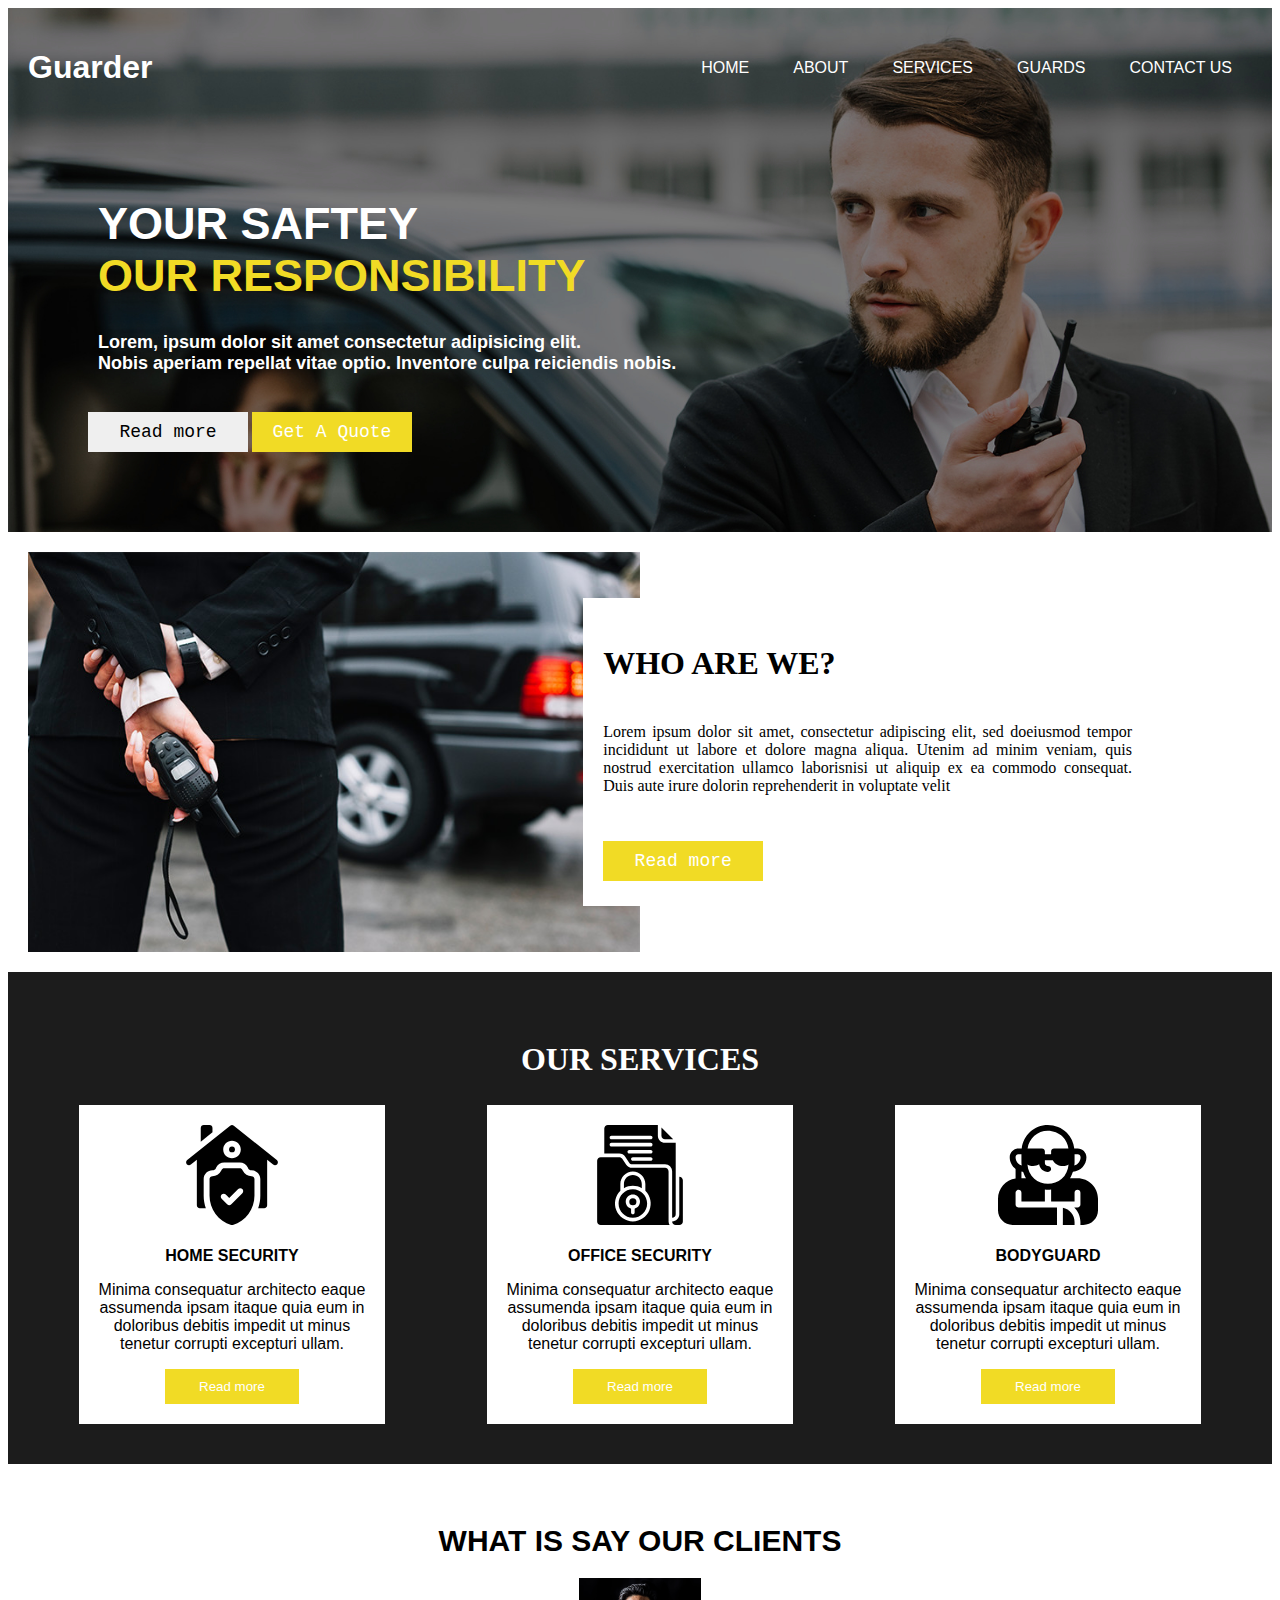
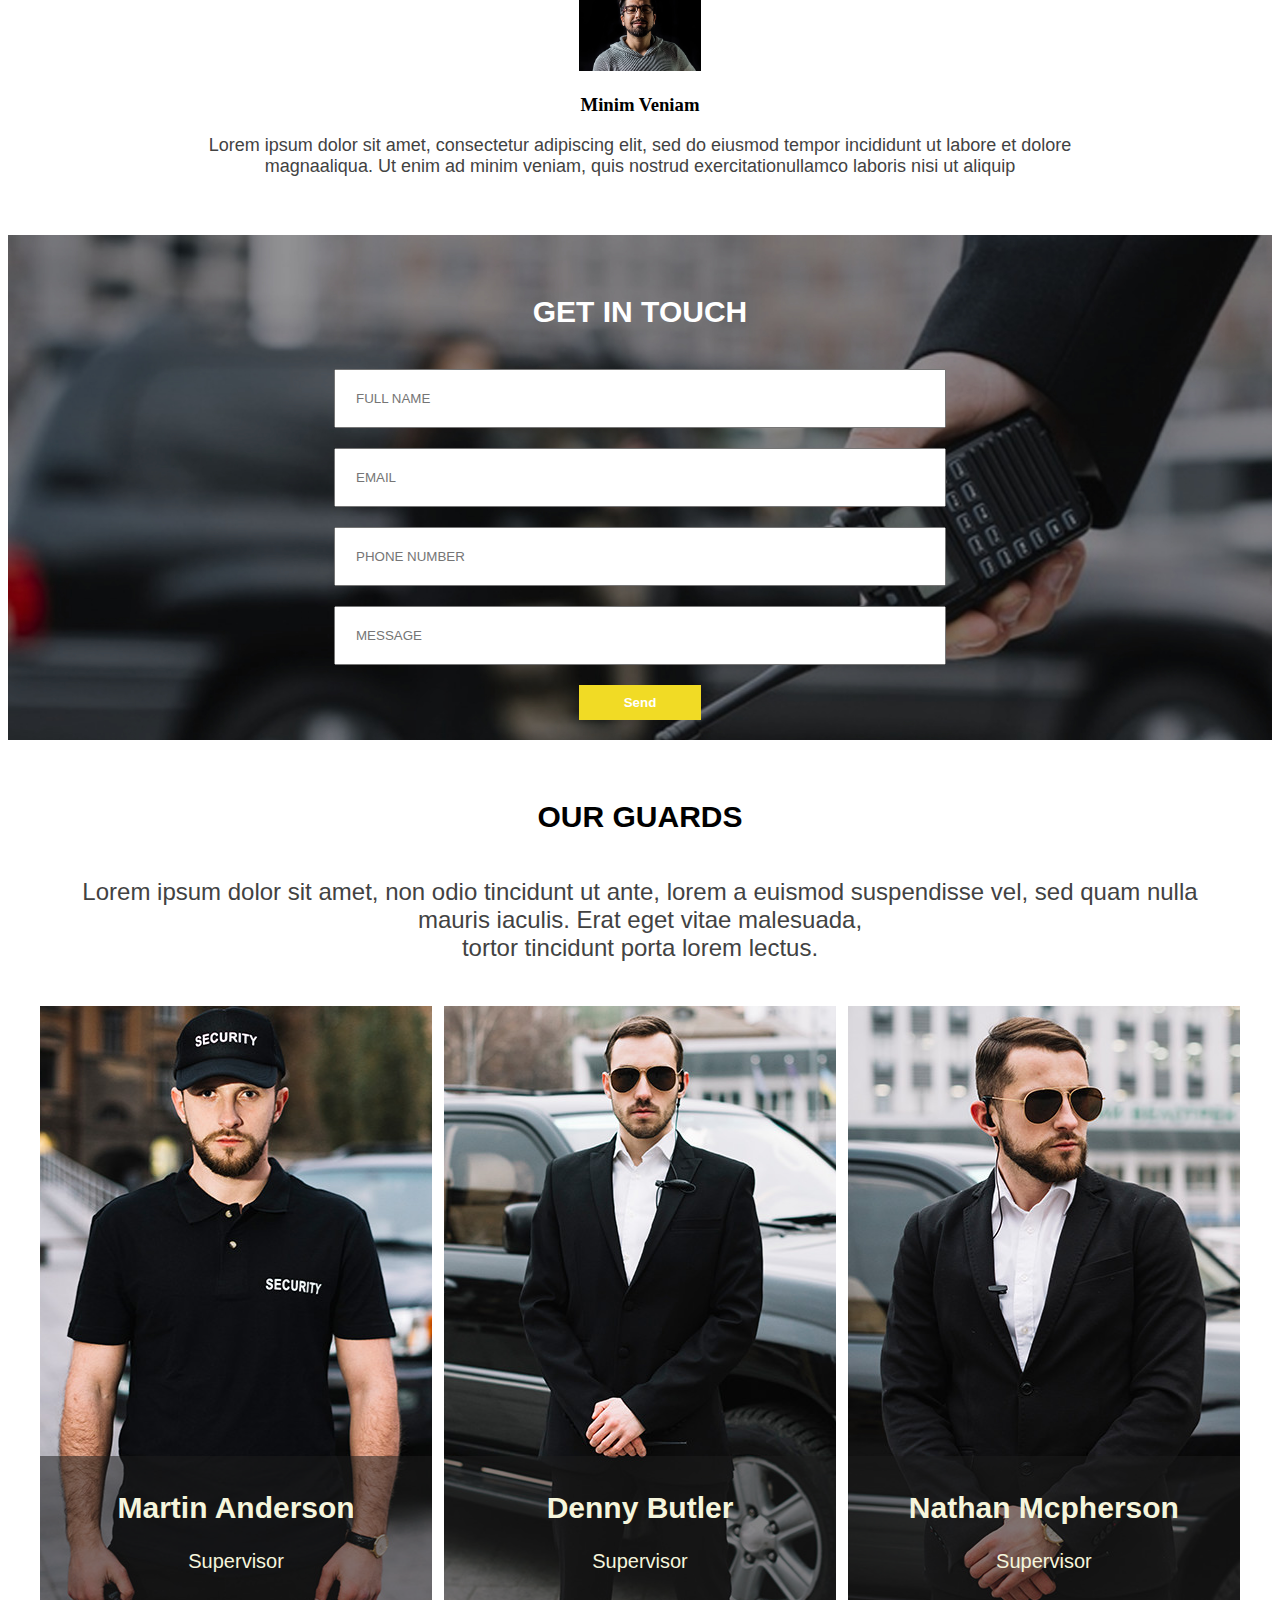
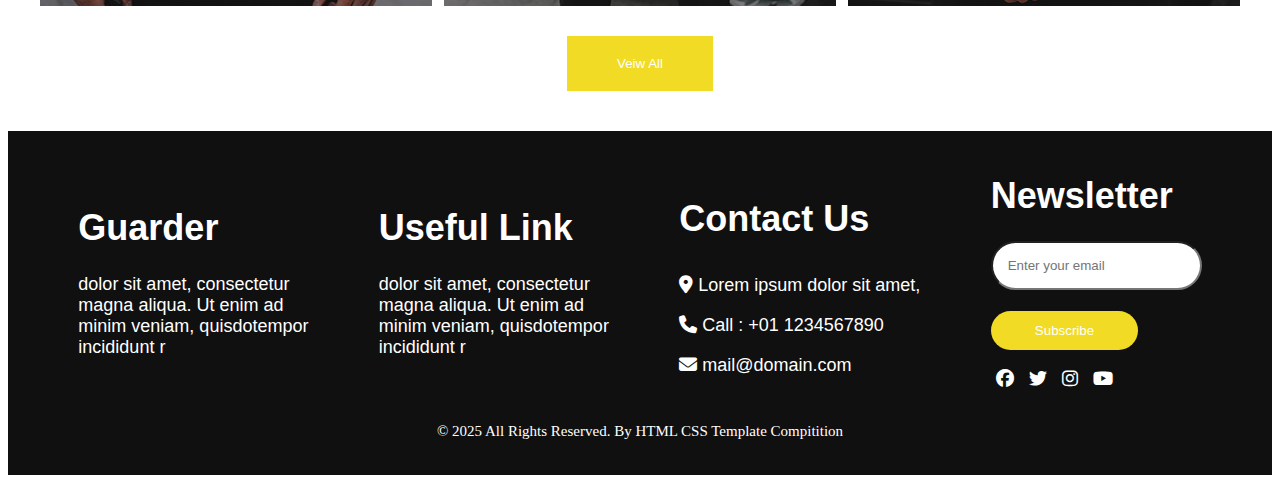
==== index.html @ c96b3214 "Add files via upload" ====
<!DOCTYPE html>
<html lang="en">
<head>
    <meta charset="UTF-8">
    <meta name="viewport" content="width=device-width, initial-scale=1.0">
    <title>Guarder</title>
    <link rel="stylesheet" href="css/pract.css">
    <link rel="stylesheet" href="https://cdnjs.cloudflare.com/ajax/libs/font-awesome/6.7.2/css/all.min.css">
</head>
<body>
    <header>
        <nav>
            <h1>Guarder</h1>
            <ul>
                <li><a href="">HOME</a></li>
                <li><a href="">ABOUT</a></li>
                <li><a href="">SERVICES</a></li>
                <li><a href="">GUARDS</a></li>
                <li><a href="">CONTACT US</a></li>
            </ul>
        </nav>
        <div class="text">
        <h1>YOUR SAFTEY <br><span>OUR RESPONSIBILITY</span></h1>
        <p>Lorem, ipsum dolor sit amet consectetur adipisicing elit.<br> Nobis aperiam repellat vitae optio. Inventore culpa reiciendis nobis.</p>
        <button class="btn1">Read more</button>
        <button class="btn2">Get A Quote</button>
    </div>
    </header>
    <section>
        <div class="about-us">
            <div class="pic"></div>
            <div class="about"> <h1>WHO ARE WE?</h1>
            <p>Lorem ipsum dolor sit amet, consectetur adipiscing elit, sed doeiusmod tempor incididunt ut labore et dolore magna aliqua. Utenim ad minim veniam, quis nostrud exercitation ullamco laborisnisi ut aliquip ex ea commodo consequat. Duis aute irure dolorin reprehenderit in voluptate velit</p>
        <button class="btn3">Read more</button>
        </div>
    </div>
    <div class="services">
        <h1>OUR SERVICES</h1>
        <div class="main-box">
        <div class="box"><img src="images/s1.svg" alt=""><br><br>
        <b>HOME SECURITY</b>
        <p>Minima consequatur architecto eaque <br> assumenda ipsam itaque quia eum in <br> doloribus debitis impedit ut minus <br> tenetur corrupti excepturi ullam.</p>
        <button class="a">Read more</button>
        </div>
        <div class="box"><img src="images/s2.svg" alt=""><br><br>
            <b>OFFICE SECURITY</b>
            <p>Minima consequatur architecto eaque <br> assumenda ipsam itaque quia eum in <br> doloribus debitis impedit ut minus <br> tenetur corrupti excepturi ullam.</p>
            <button class="a">Read more</button>
        </div>
        <div class="box"><img src="images/s3.svg" alt=""><br><br>
            <b>BODYGUARD</b>
            <p>Minima consequatur architecto eaque <br> assumenda ipsam itaque quia eum in <br> doloribus debitis impedit ut minus <br> tenetur corrupti excepturi ullam.</p>
            <button class="a">Read more</button>
        </div>
    </div>
    </div>
    <div class="client">
        <h1>WHAT IS SAY OUR CLIENTS</h1>
        <img src="images/client.png" alt="">
        <h3>Minim Veniam</h3>
        <p>Lorem ipsum dolor sit amet, consectetur adipiscing elit, sed do eiusmod tempor incididunt ut labore et dolore <br> magnaaliqua. Ut enim ad minim veniam, quis nostrud exercitationullamco laboris nisi ut aliquip</p>
    </div>
    <div class="form">
        <h1>GET IN TOUCH</h1>
        <form action="">
            <input type="text" placeholder="FULL NAME" required>
            <input type="email" placeholder="EMAIL" required>
            <input type="tel" placeholder="PHONE NUMBER" required>
            <input type="text" placeholder="MESSAGE" required></input>
            <button class="b"><b>Send</b></button>
        </form>
    </div>
    <div class="our-guards">
        <h1>OUR GUARDS</h1>
        <p>Lorem ipsum dolor sit amet, non odio tincidunt ut ante, lorem a euismod suspendisse vel, sed quam nulla mauris iaculis. Erat eget vitae malesuada,<br> tortor tincidunt porta lorem lectus.</p>
        <div class="square-main">
            <div class="square1"><div class="name"><h2>Martin Anderson</h2><span> Supervisor</span></div></div>
            <div class="square2"><div class="name"><h2>Denny Butler</h2><span> Supervisor</span></div></div>
            <div class="square3"><div class="name"><h2>Nathan Mcpherson</h2><span> Supervisor</span></div></div>
        </div>
        <div class="btn">
            <button class="b">Veiw All</button>
        </div>
        </div>
    </section>
    <footer>
        <div class="footer">
            <div class="head">
                <h1>Guarder</h1>
                <p>dolor sit amet, consectetur <br> magna aliqua. Ut enim ad <br> minim veniam, quisdotempor <br>  incididunt r</p>
            </div>
            <div class="link"><h1>Useful Link</h1><p>dolor sit amet, consectetur <br> magna aliqua. Ut enim ad <br> minim veniam, quisdotempor <br>  incididunt r</p></div>
                <div class="contact">
                    <h1>Contact Us</h1>
                    <a href=""><i class="fa-solid fa-location-dot"></i> Lorem ipsum dolor sit amet,</a><br>
                    <a href=""><i class="fa-solid fa-phone"></i> Call : +01 1234567890</a><br>
                    <a href=""><i class="fa-solid fa-envelope"></i> mail@domain.com</a><br>
                </div>
                <div class="news">
                    <h1>Newsletter</h1>
                    <form action="">
                        <input type="email" placeholder="Enter your email" required><br><br>
                            <button>Subscribe</button>
                    </form>
                    <a href=""><i class="fa-brands fa-facebook"></i></a>
                    <a href=""><i class="fa-brands fa-twitter"></i></a>
                    <a href=""><i class="fa-brands fa-instagram"></i></a>
                    <a href=""><i class="fa-brands fa-youtube"></i></a>
                </div>
        </div>
        <div class="design">
            <p>© 2025 All Rights Reserved. By HTML CSS Template Compitition</p>
        </div>
     </footer>
</body>
</html>
---- css/pract.css ----
*{
    box-sizing: border-box;
}
header{
    margin: auto;
    padding: 20px;
    background-image: url(../images/back.jpg);
    background-size: cover;
    /* height: 600px; */
}
nav{
    display: flex;
    justify-content: space-between;
    align-items: center;
    flex-wrap: wrap
}
nav h1{
    color: white;
    font-weight: bold;
    font-family: sans-serif;
}
nav ul li{
    display: inline;
    list-style-type: none;
    padding: 20px;
}
nav ul li a{
    text-decoration: none;
    color: white;
    font-family: sans-serif;
}
.text{
    padding: 60px;
}
.text h1{
    font-size: 45px;
    color: white;
    font-family: sans-serif;
    padding-inline: 10px;

}
.text span{
    color: #F1DB25;
}
.text p{
    color: white;
    font-weight: bold;
    font-size: 18px;
    font-family: sans-serif;
    padding-inline: 10px;
}
.btn1{
    height: 40px;
    width: 160px;
    border: none;
    font-family: monospace;
    font-size: 18px;
    margin-top: 20px;
    transition: 0.5s;
}
.btn2{
    height: 40px;
    width: 160px;
    border: none;
    font-family: monospace;
    font-size: 18px;
    margin-top: 20px;
    transition: 0.5s;
}
.btn2{
    background-color:#F1DB25;
    color: white;
}
.btn1:hover{
    color: white;
    background: transparent;
    border: 1px solid white;
}
.btn2:hover{
    color: #F1DB25;
    background: transparent;
    border: 1px solid #F1DB25;
}
nav ul li a:hover{
    background-color: #1C1C1C;
    padding: 10px;
}
.about-us{
    display: flex;
    justify-content: start;
    align-items: center;
    flex-wrap: wrap;
    padding: 20px;
    position: relative;
    /* background-color: aqua; */
}
.pic{
    background-image: url(../images/about-img.jpg);
    background-size: cover;
    width: 50%;
    height: 400px;
}
.about{
    background-color: white;
    width: 45%;
    position: absolute;
    right: 120px;
    text-align: justify;
    padding-block: 15px;
    padding-inline: 10px;
}
.about h1{
    padding: 10px;
}
.about p{
    padding: 10px;
}
.btn3{
    height: 40px;
    width: 160px;
    border: none;
    font-family: monospace;
    font-size: 18px;
    margin-top: 20px;
    transition: 0.5s;
}
.btn3{
    background-color:#F1DB25;
    color: white;
    margin-left: 10px;
    margin-bottom: 10px;
}

.btn3:hover{
    color: #F1DB25;
    background: transparent;
    border: 1px solid #F1DB25;
}
.services{
    background-color: #1C1C1C;
    padding: 20px;
    padding-block: 40px;
    text-align: center;
    color: white;
}
.services h1{
    line-height: 50px;
}
.main-box{
    background-color: #1C1C1C;
    display: flex;
    justify-content: space-around;
    align-items: center;
    flex-wrap: wrap;
}
.box{
    background-color: #FFFFFF;
    color: black;
    padding: 20px;
    font-family: sans-serif;
}
.box img{
    height: 100px;
}
.box .a{
    background-color: #F1DB25;
    color: #FFFFFF;
    transition: 0.5s;
    width: 50%;
    padding: 10px;
    border: none;
}
.box .a:hover{
    background-color:white;
    color: #F1DB25;
    border: 1px solid #F1DB25;
}
.client{
    padding: 20px;
    padding-block: 40px;
    text-align: center;
}
.client h1{
    font-family: sans-serif;
    font-weight: 800;
    font-size: 30px;
}
.client img{
    width: 10%;
}
.client p{
    font-family: sans-serif;
    font-size: large;
    color: #424242;
}
.form{
    background-image: url(../images/contact.jpg);
    background-size: cover;
    margin: auto;
    padding: 20px;
    text-align: center;
}
.form h1{
    font-size: 30px;
    color: white;
    font-family: sans-serif;
    padding: 20px;
}
.form form{
    display: flex;
    justify-content: center;
    align-items: center;
    flex-direction: column;
    gap: 20px;
}
.form form input[type]{
    width: 50%;
    padding: 20px;
}
.form .b{
    background-color: #F1DB25;
    color: #FFFFFF;
    transition: 0.5s;
    width: 10%;
    padding: 10px;
    border: none;
}
.form .b:hover{
    background-color:white;
    color: #F1DB25;
    border: 1px solid #F1DB25;
}
.our-guards{
    padding: 20px;
    padding-block: 40px;
    text-align: center;
}
.our-guards h1{
    font-family: sans-serif;
    font-weight: 800;
    font-size: 30px;
}
.our-guards p{
    font-family: sans-serif;
    font-size: x-large;
    color: #424242;
    padding: 20px;
}
.square-main{
    display: flex;
    justify-content: space-evenly;
    align-items: center;
    flex-wrap: wrap;
    padding-bottom: 30px;
}
.square1{
    width: 32%;
    background-image: url(../images/t1.jpg);
    background-position: center;
    background-size: cover;
}
.square2{
    width: 32%;
    background-image: url(../images/t2.jpg);
    background-position: center;
    background-size: cover;
}
.square3{
    width: 32%;
    background-image: url(../images/t3.jpg);
    background-size: cover;
    background-position: center;
}
.name{
    color: beige;
    background-color: #1c1c1c88;
    height: 150px;
    margin-top: 450px;
    padding: 10px;
    font-family: sans-serif;
    font-size: 20px;
}
.btn .b{
    background-color: #F1DB25;
    color: #FFFFFF;
    transition: 0.5s;
    padding: 20px;
    width: 12%;
    border: none;
}
.btn .b:hover{
    background-color:white;
    color: #F1DB25;
    border: 1px solid #F1DB25;
}
footer{
    background-color: #101010;
    padding-block: 20px;
}
.footer{
    background-color: #101010;
    width: 100%;
    font-family: sans-serif;
    display: flex;
    justify-content: space-evenly;
    flex-wrap: wrap;
    color: white;
    font-size: large;
    align-items: center;
}
.contact a{
    text-align: justify;
    text-decoration: none;
    color: #FFFFFF;
    line-height: 40px;
}
.footer button{
    background-color: #F1DB25;
    color: #FFFFFF;
    transition: 0.5s;
    padding: 12px;
    width: 70%;
    border: none;
    border-radius: 25px;
}
.footer button:hover{
    background-color:white;
    color: #F1DB25;
    border: 1px solid #F1DB25;
}
.news form [type]{
    padding: 15px;
    border-radius: 25px;
}
.news .fa-brands{
    color: white;
    padding-block: 20px;
    padding-inline: 5px;
}
input{
    width: 100%;
}
.design p{
    text-align: center;
    color: #FFFFFF;
    font-size: 15px;

}
/* media start */

@media (max-width: 768px) {
    nav {
        flex-direction: column;
        text-align: center;
    }

    nav ul {
        display: flex;
        flex-direction: row;
        width: 100%;
        justify-content: center;
        text-align: center;
        flex-wrap: wrap;
    }
    .text {
        text-align: center;
    }

    .about-us {
        flex-direction: column;
    }

    .pic {
        width: 100%;
        height: 250px;
    }

    .about {
        width: 90%;
        position: static;
        text-align: center;
    }

    .main-box {
        flex-direction: column;
    }

    .box {
        /* width: 90%; */
        margin-bottom: 20px;
    }

    .client img {
        width: 30%;
    }

    .square-main {
        flex-direction: column;
    }

    .square1, .square2, .square3 {
        width: 80%;
        margin-bottom: 20px;
    }

    .footer {
        text-align: center;
        font-size: 12px;
        flex-direction: column;
    }

    .news form input {
        width: 80%;
    }

    .news .fa-brands {
        font-size: 18px;
    }
}

/* Mobile (480px) */
@media (max-width: 480px) {
    .text h1 {
        font-size: 22px;
    }

    .text p {
        font-size: 16px;
    }

    .btn1, .btn2 {
        width: 100%;
    }

    .about {
        padding: 10px;
    }

    .client img {
        width: 50%;
    }

    .square1, .square2, .square3 {
        width: 100%;
    }

    .form form input {
        width: 100%;
    }

    .form .b {
        width: 50%;
    }

    .footer {
        font-size: 10px;
    }

    .design p {
        font-size: 10px;
    }
}
/* Extra Small (320px) */
@media (max-width: 320px) {
    nav h1 {
        font-size: 18px;
    }

    .text h1 {
        font-size: 18px;
    }

    .text p {
        font-size: 14px;
    }

    .btn1, .btn2 {
        width: 100%;
        font-size: 14px;
    }

    .about {
        width: 100%;
        padding: 5px;
    }

    .client img {
        width: 60%;
    }

    .square1, .square2, .square3 {
        width: 100%;
    }

    .form form input {
        width: 100%;
        padding: 15px;
    }

    .form .b {
        width: 60%;
    }

    .footer {
        font-size: 8px;
    }

    .design p {
        font-size: 8px;
    }
}
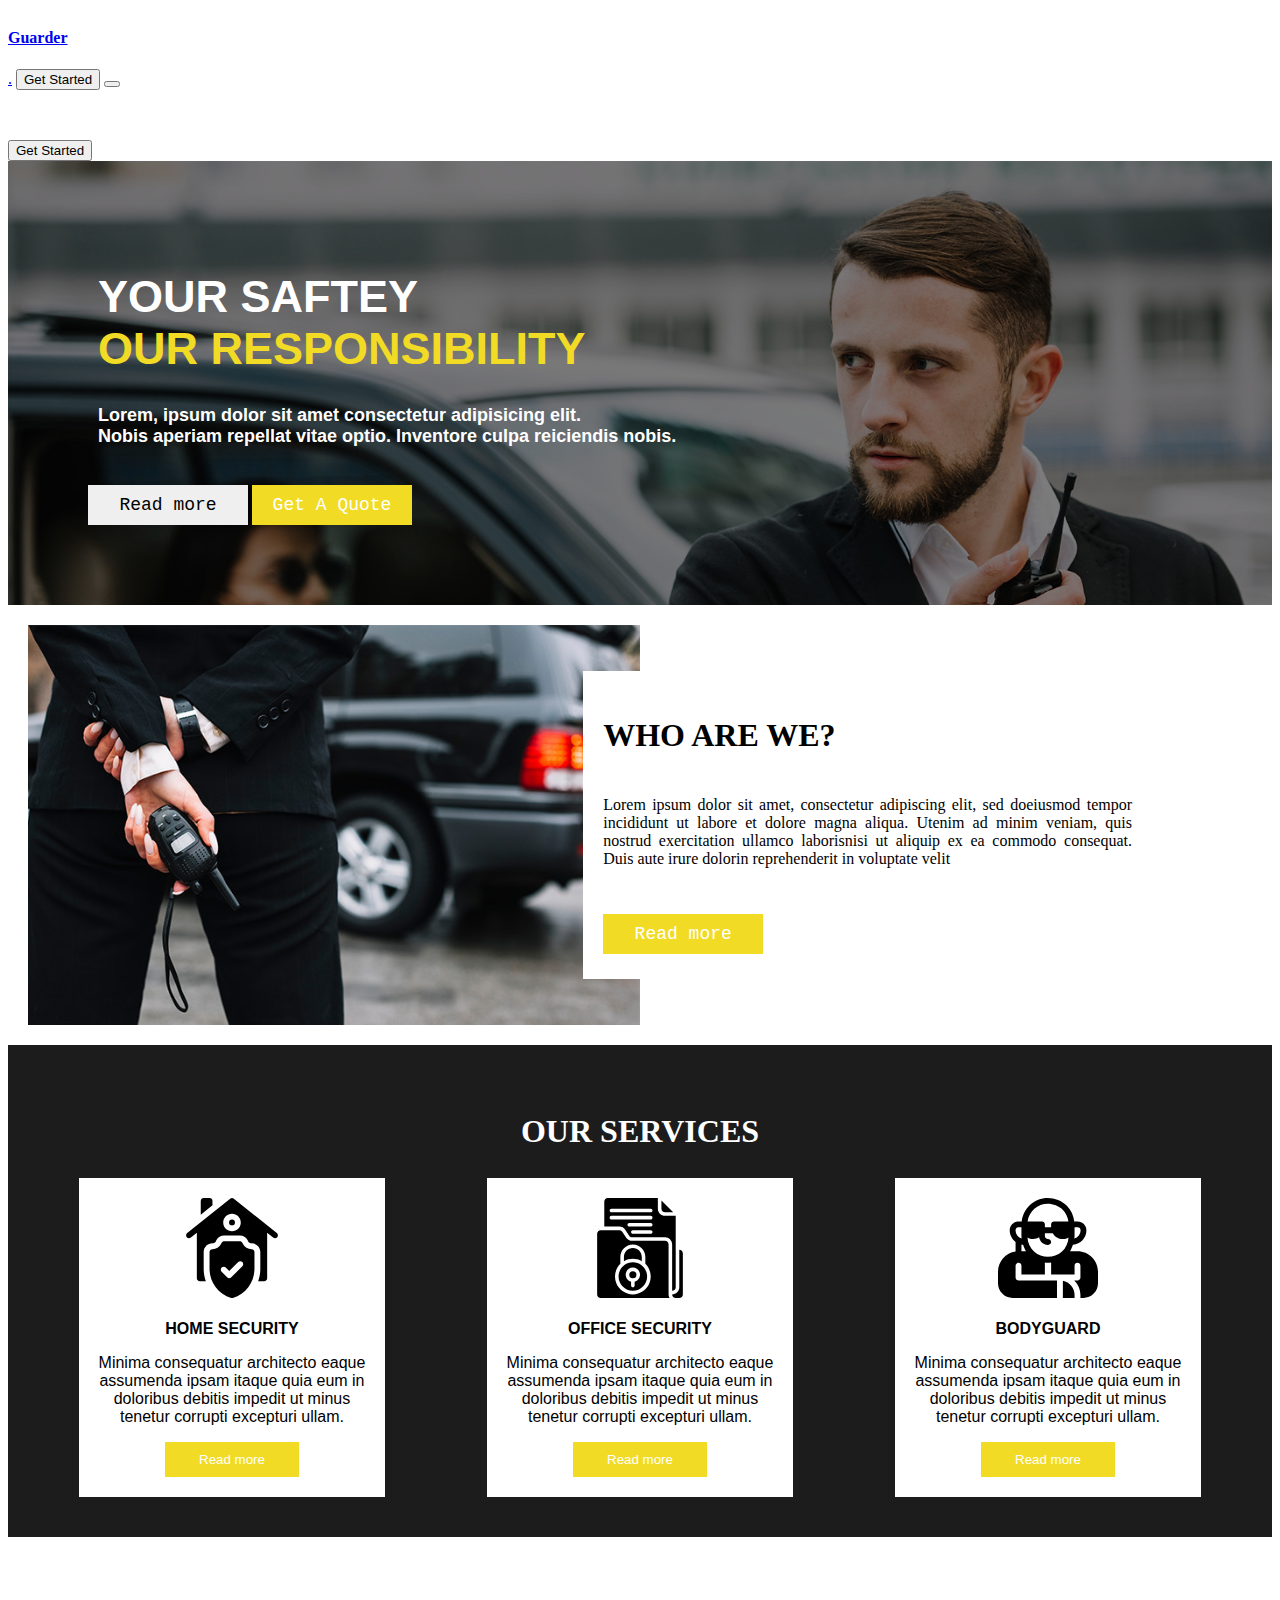
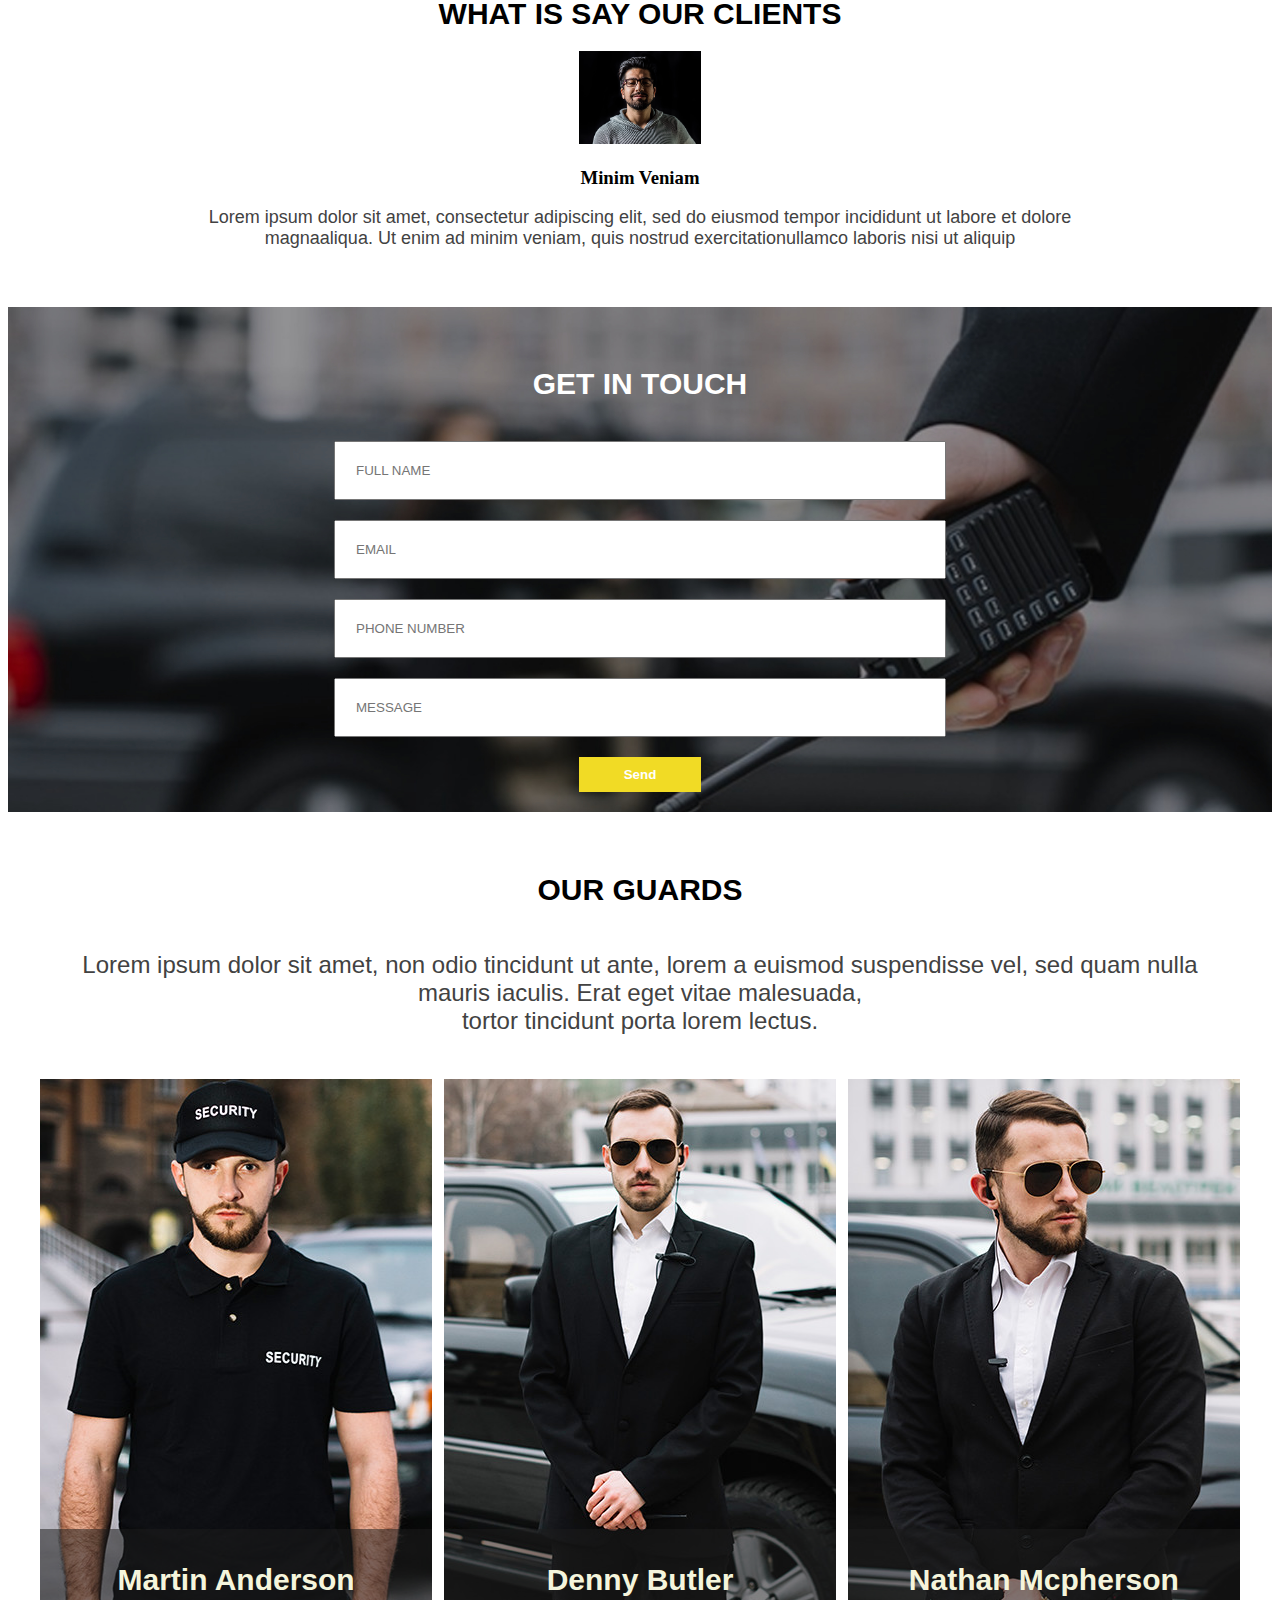
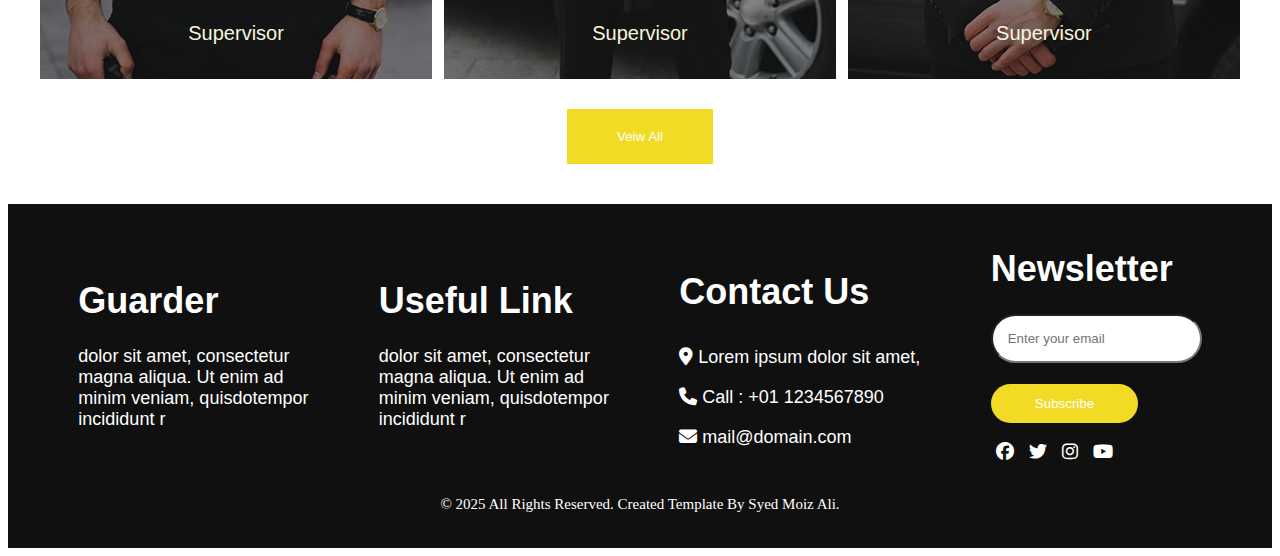
==== commit ee9402f5: "update" ====
--- a/index.html
+++ b/index.html
@@ -4,12 +4,32 @@
     <meta charset="UTF-8">
     <meta name="viewport" content="width=device-width, initial-scale=1.0">
     <title>Guarder</title>
+    <link rel="stylesheet" href="css/bootstrap.min.css">
     <link rel="stylesheet" href="css/pract.css">
     <link rel="stylesheet" href="https://cdnjs.cloudflare.com/ajax/libs/font-awesome/6.7.2/css/all.min.css">
 </head>
 <body>
+    <nav class="navbar navbar-dark bg-transparent navbar-expand-lg px-3 py-1 fixed-top">
+        <div class="container-fluid position-relative d-flex justify-content-between align-items-center">
+            <a class="navbar-brand text-white fw-bold d-flex align-items-center me-auto me-lg-0" href="#"><h4>Guarder</h4><span class="text-warning">.</span></a>
+            <button class="btn btn-outline-warning text-white d-lg-none d-block" type="button" onclick="location.href='#get'">Get Started</button>
+            <button class="navbar-toggler border-0 text-white" type="button" data-bs-toggle="collapse" data-bs-target="#navbarNavDropdown" aria-controls="navbarNavDropdown" aria-expanded="false" aria-label="Toggle navigation">
+                <span class="navbar-toggler-icon"></span>
+            </button>
+            <div class="collapse navbar-collapse justify-content-center" id="navbarNavDropdown">
+                <ul class="navbar-nav">
+                    <li class="nav-item"><a class="nav-link text-warning" href="#home">Home</a></li>
+                    <li class="nav-item"><a class="nav-link text-white" href="#About">About</a></li>
+                    <li class="nav-item"><a class="nav-link text-white" href="#services">Services</a></li>
+                    <li class="nav-item"><a class="nav-link text-white" href="#Guards">Guards</a></li>
+                    <li class="nav-item"><a class="nav-link text-white" href="#Contact">Contact US</a></li>
+                </ul>
+            </div>
+            <button class="btn btn-outline-warning text-white  d-lg-block d-none position-absolute end-0 me-4" type="button" onclick="location.href='#get'">Get Started</button>
+        </div>
+    </nav>
     <header>
-        <nav>
+        <!-- <nav>
             <h1>Guarder</h1>
             <ul>
                 <li><a href="">HOME</a></li>
@@ -18,8 +38,8 @@
                 <li><a href="">GUARDS</a></li>
                 <li><a href="">CONTACT US</a></li>
             </ul>
-        </nav>
-        <div class="text">
+        </nav> -->
+        <div class="text" id="home">
         <h1>YOUR SAFTEY <br><span>OUR RESPONSIBILITY</span></h1>
         <p>Lorem, ipsum dolor sit amet consectetur adipisicing elit.<br> Nobis aperiam repellat vitae optio. Inventore culpa reiciendis nobis.</p>
         <button class="btn1">Read more</button>
@@ -27,14 +47,14 @@
     </div>
     </header>
     <section>
-        <div class="about-us">
+        <div class="about-us" id="About">
             <div class="pic"></div>
             <div class="about"> <h1>WHO ARE WE?</h1>
             <p>Lorem ipsum dolor sit amet, consectetur adipiscing elit, sed doeiusmod tempor incididunt ut labore et dolore magna aliqua. Utenim ad minim veniam, quis nostrud exercitation ullamco laborisnisi ut aliquip ex ea commodo consequat. Duis aute irure dolorin reprehenderit in voluptate velit</p>
         <button class="btn3">Read more</button>
         </div>
     </div>
-    <div class="services">
+    <div class="services" id="services">
         <h1>OUR SERVICES</h1>
         <div class="main-box">
         <div class="box"><img src="images/s1.svg" alt=""><br><br>
@@ -60,7 +80,7 @@
         <h3>Minim Veniam</h3>
         <p>Lorem ipsum dolor sit amet, consectetur adipiscing elit, sed do eiusmod tempor incididunt ut labore et dolore <br> magnaaliqua. Ut enim ad minim veniam, quis nostrud exercitationullamco laboris nisi ut aliquip</p>
     </div>
-    <div class="form">
+    <div class="form" id="get">
         <h1>GET IN TOUCH</h1>
         <form action="">
             <input type="text" placeholder="FULL NAME" required>
@@ -70,7 +90,7 @@
             <button class="b"><b>Send</b></button>
         </form>
     </div>
-    <div class="our-guards">
+    <div class="our-guards" id="Guards">
         <h1>OUR GUARDS</h1>
         <p>Lorem ipsum dolor sit amet, non odio tincidunt ut ante, lorem a euismod suspendisse vel, sed quam nulla mauris iaculis. Erat eget vitae malesuada,<br> tortor tincidunt porta lorem lectus.</p>
         <div class="square-main">
@@ -84,7 +104,7 @@
         </div>
     </section>
     <footer>
-        <div class="footer">
+        <div class="footer" id="Contact">
             <div class="head">
                 <h1>Guarder</h1>
                 <p>dolor sit amet, consectetur <br> magna aliqua. Ut enim ad <br> minim veniam, quisdotempor <br>  incididunt r</p>
@@ -109,8 +129,9 @@
                 </div>
         </div>
         <div class="design">
-            <p>© 2025 All Rights Reserved. By HTML CSS Template Compitition</p>
+            <p>© 2025 All Rights Reserved. Created Template By Syed Moiz Ali.</p>
         </div>
      </footer>
+     <script src="js/bootstrap.bundle.min.js"></script>
 </body>
 </html>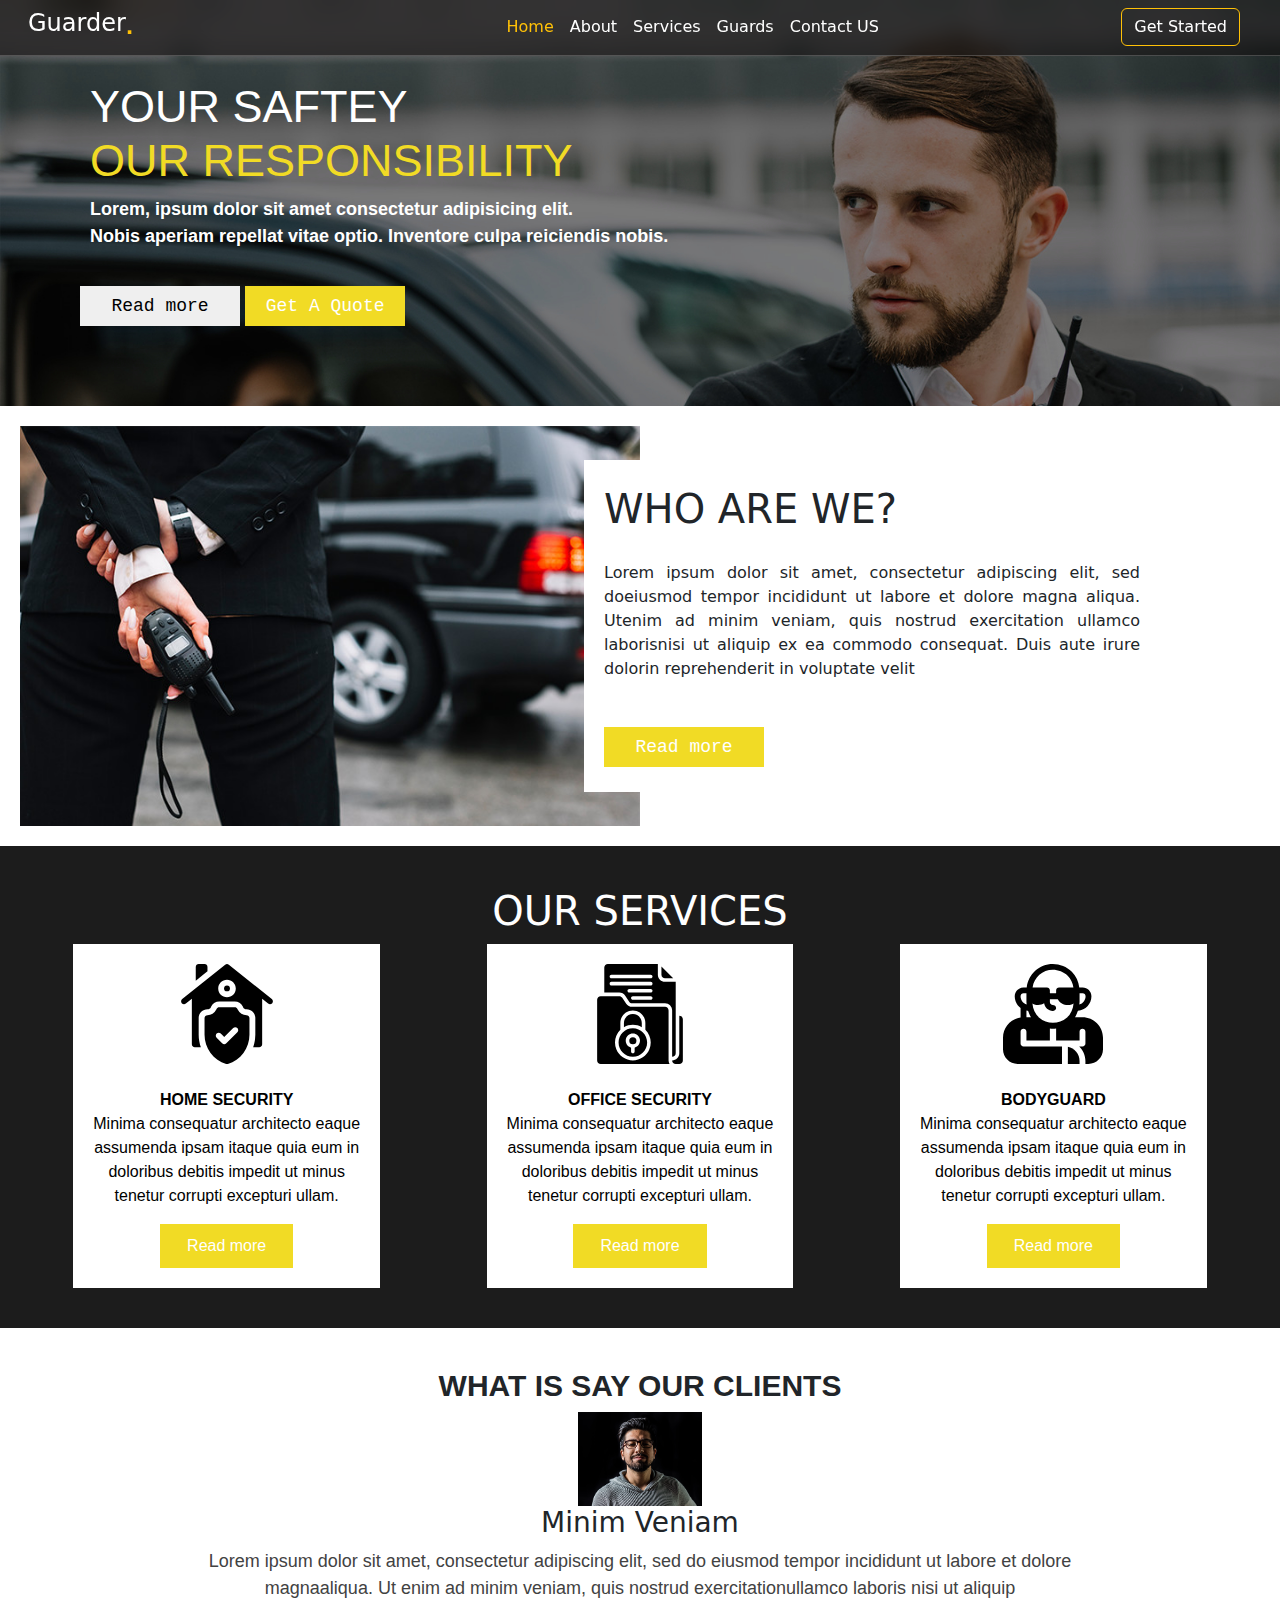
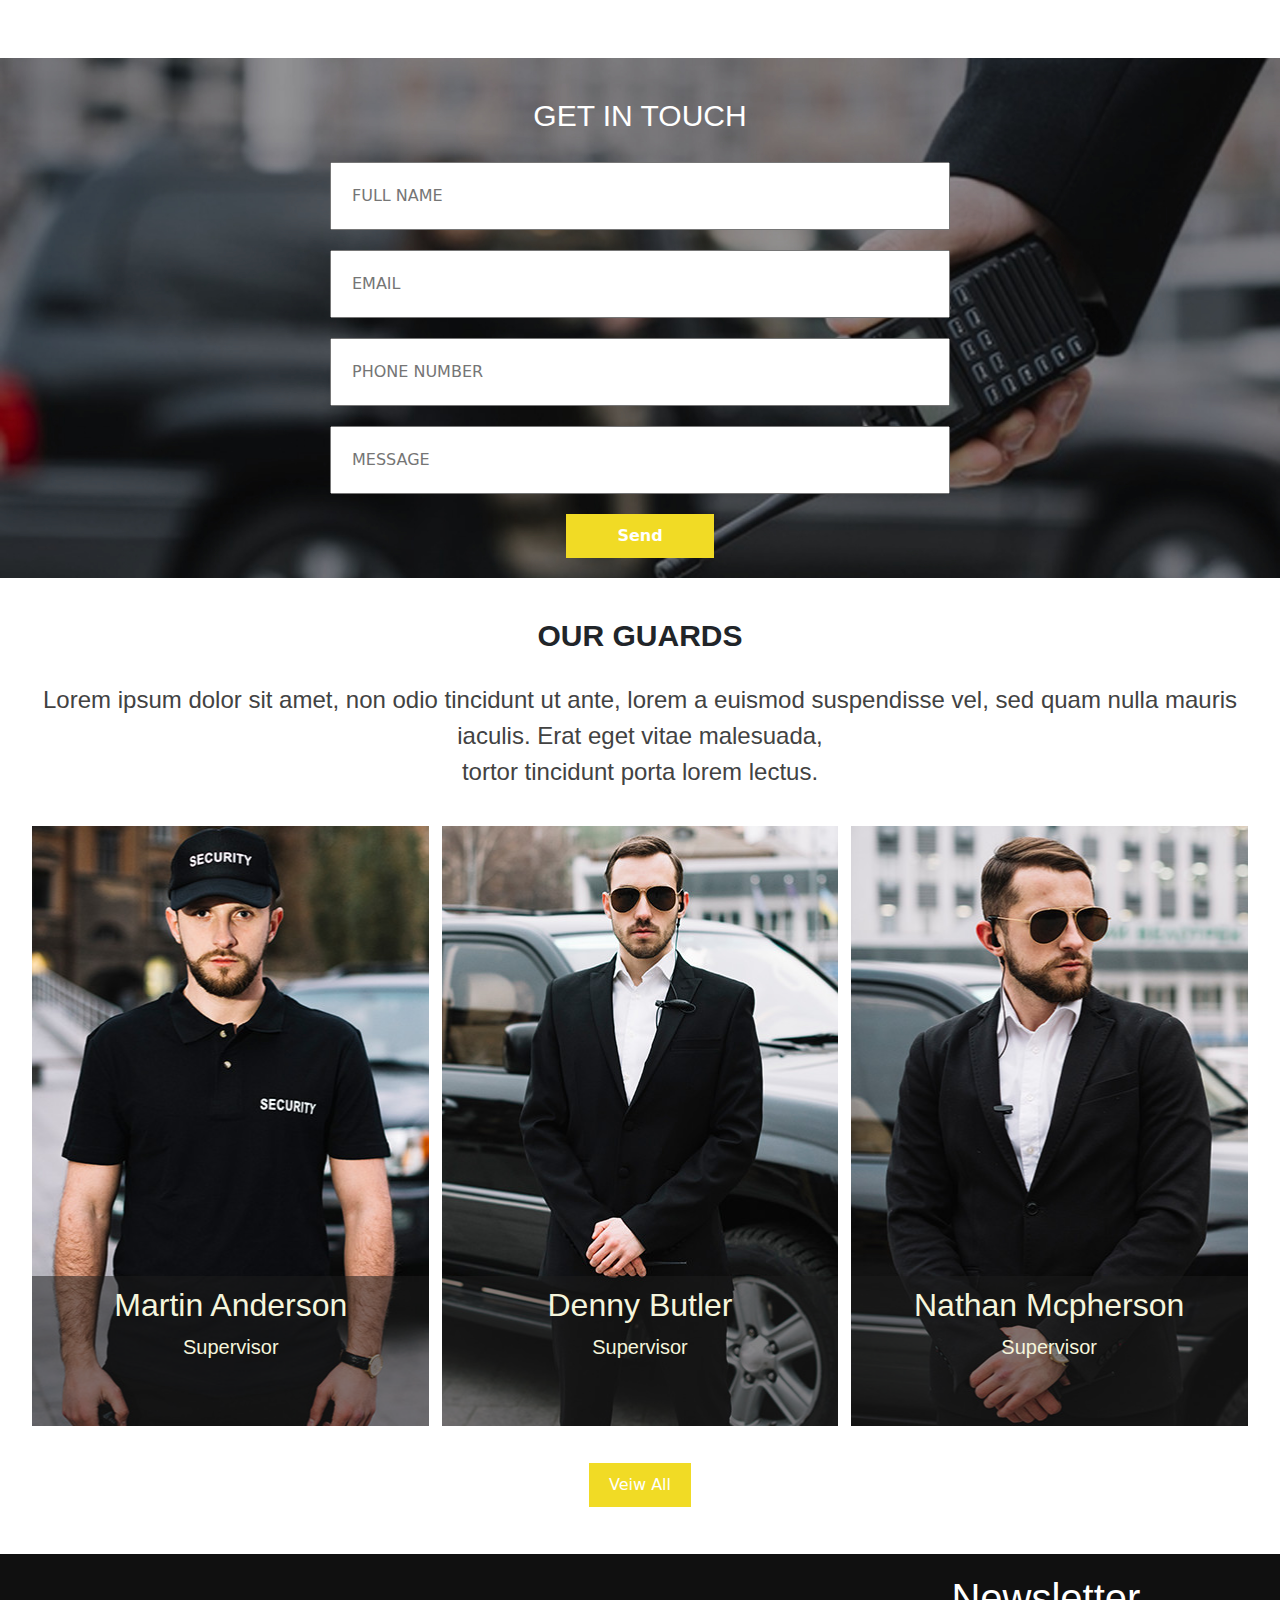
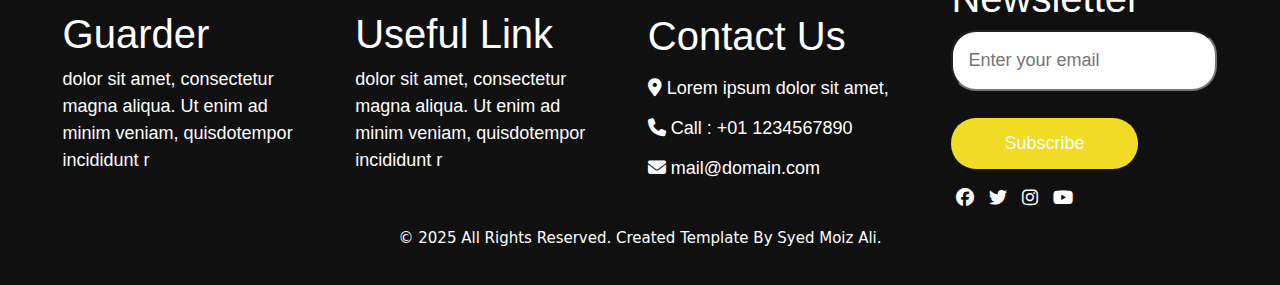
==== commit cf4723a3: "Update index.html" ====
--- a/index.html
+++ b/index.html
@@ -4,7 +4,7 @@
     <meta charset="UTF-8">
     <meta name="viewport" content="width=device-width, initial-scale=1.0">
     <title>Guarder</title>
-    <link rel="stylesheet" href="css/bootstrap.min.css">
+    <link href="https://cdn.jsdelivr.net/npm/bootstrap@5.3.3/dist/css/bootstrap.min.css" rel="stylesheet" integrity="sha384-QWTKZyjpPEjISv5WaRU9OFeRpok6YctnYmDr5pNlyT2bRjXh0JMhjY6hW+ALEwIH" crossorigin="anonymous">
     <link rel="stylesheet" href="css/pract.css">
     <link rel="stylesheet" href="https://cdnjs.cloudflare.com/ajax/libs/font-awesome/6.7.2/css/all.min.css">
 </head>
@@ -132,6 +132,6 @@
             <p>© 2025 All Rights Reserved. Created Template By Syed Moiz Ali.</p>
         </div>
      </footer>
-     <script src="js/bootstrap.bundle.min.js"></script>
+     <script src="https://cdn.jsdelivr.net/npm/bootstrap@5.3.3/dist/js/bootstrap.bundle.min.js" integrity="sha384-YvpcrYf0tY3lHB60NNkmXc5s9fDVZLESaAA55NDzOxhy9GkcIdslK1eN7N6jIeHz" crossorigin="anonymous"></script>
 </body>
-</html>+</html>
--- a/css/pract.css
+++ b/css/pract.css
@@ -8,7 +8,13 @@
     background-size: cover;
     /* height: 600px; */
 }
-nav{
+.bg-transparent {
+    background: rgba(14, 13, 13, 0.63) !important; 
+    backdrop-filter: blur(10px); 
+    -webkit-backdrop-filter: blur(10px);
+    border-bottom: 1px solid rgba(255, 255, 255, 0.2);
+}
+/* nav{
     display: flex;
     justify-content: space-between;
     align-items: center;
@@ -28,7 +34,7 @@
     text-decoration: none;
     color: white;
     font-family: sans-serif;
-}
+} */
 .text{
     padding: 60px;
 }
@@ -81,9 +87,12 @@
     background: transparent;
     border: 1px solid #F1DB25;
 }
-nav ul li a:hover{
+/* nav ul li a:hover{
     background-color: #1C1C1C;
     padding: 10px;
+} */
+.navbar-nav li a:hover{
+    color: #FFC107 !important;
 }
 .about-us{
     display: flex;
@@ -221,7 +230,7 @@
     background-color: #F1DB25;
     color: #FFFFFF;
     transition: 0.5s;
-    width: 10%;
+    width: 12%;
     padding: 10px;
     border: none;
 }
@@ -284,8 +293,7 @@
     background-color: #F1DB25;
     color: #FFFFFF;
     transition: 0.5s;
-    padding: 20px;
-    width: 12%;
+    padding: 10px 20px;
     border: none;
 }
 .btn .b:hover{
@@ -449,7 +457,7 @@
     }
 
     .form .b {
-        width: 50%;
+        width: 30%;
     }
 
     .footer {
@@ -498,7 +506,7 @@
     }
 
     .form .b {
-        width: 60%;
+        width: 30%;
     }
 
     .footer {
